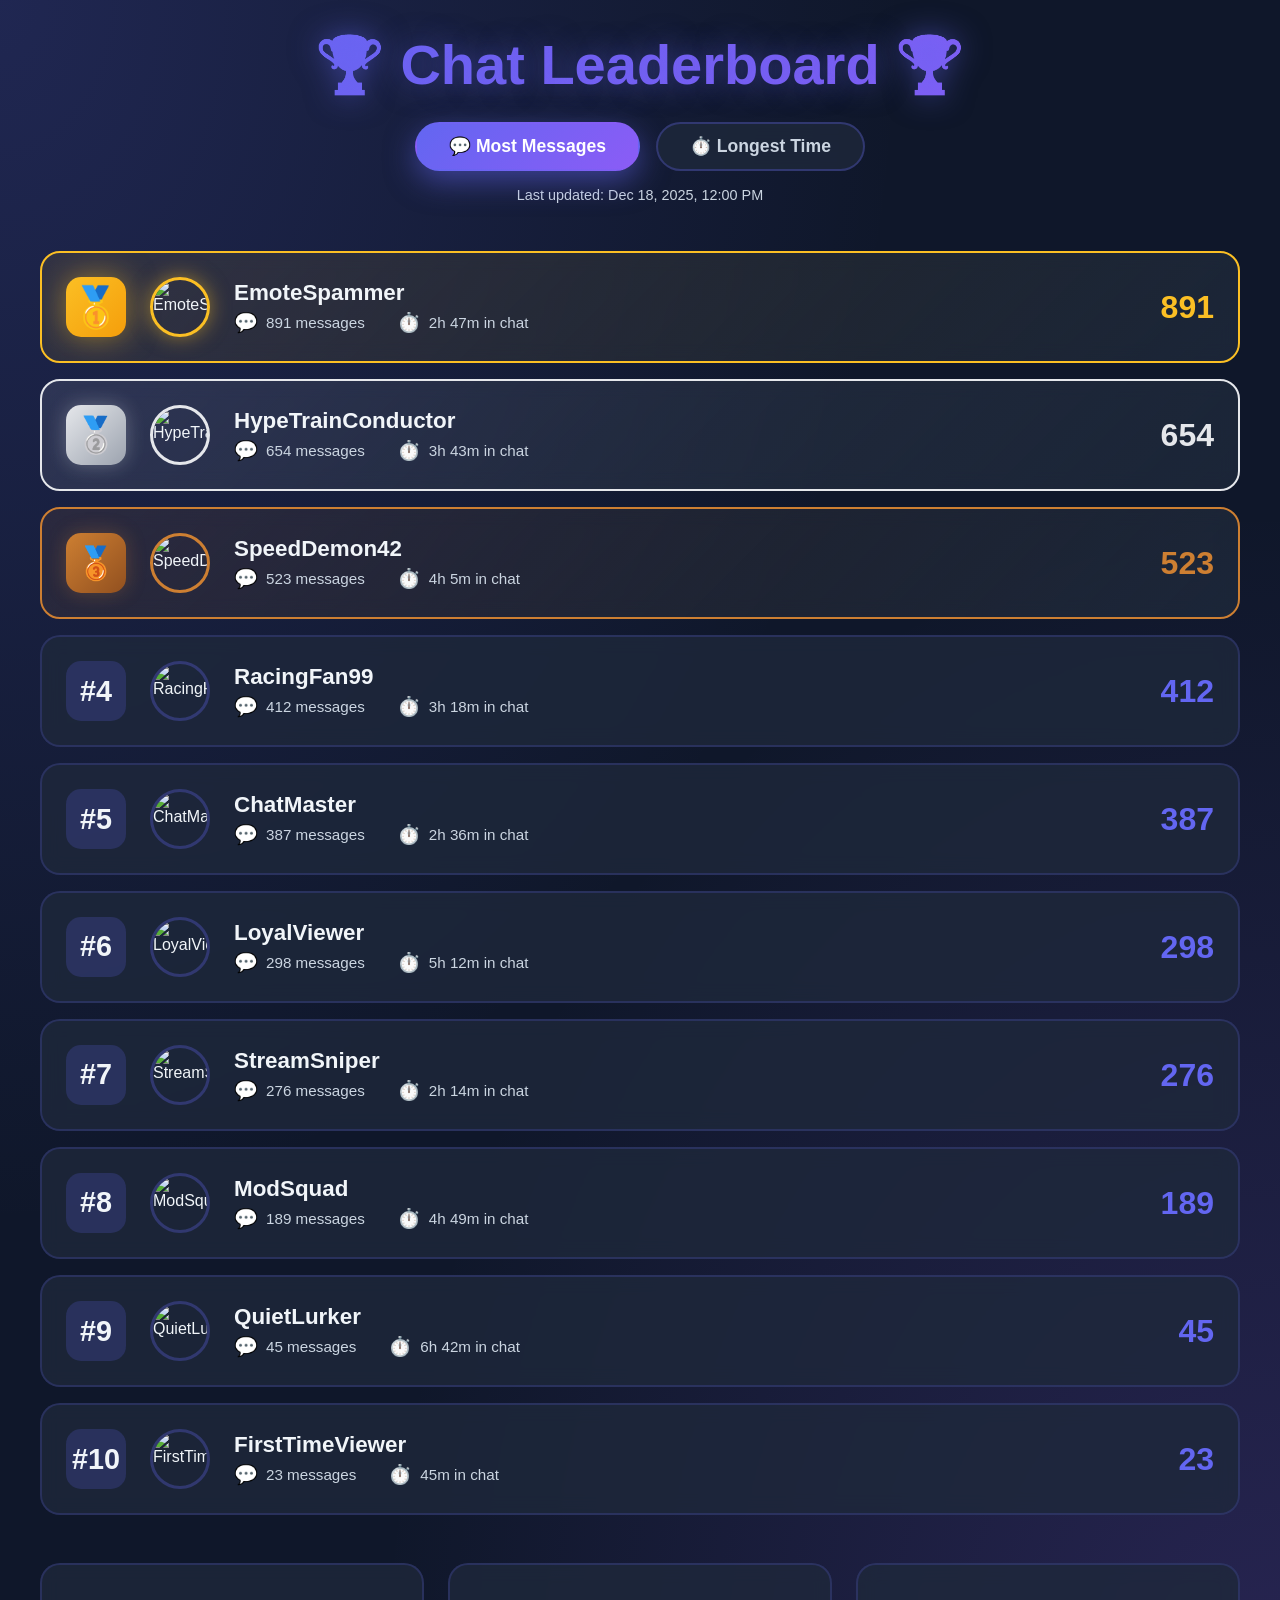
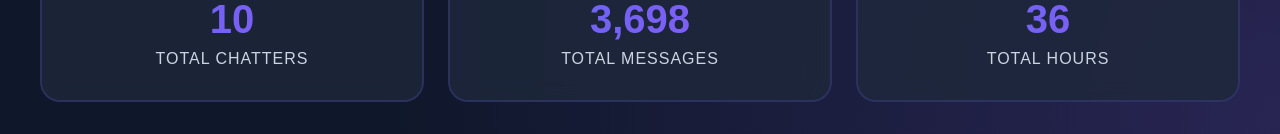
==== index.html @ 65b77a77 "Initial commit: Create beautiful live chat leaderboard - Add responsive HTML leaderboard with glassm" ====
<!DOCTYPE html>
<html lang="en">
<head>
    <meta charset="UTF-8">
    <meta name="viewport" content="width=device-width, initial-scale=1.0">
    <title>Chat Leaderboard</title>
    <link rel="stylesheet" href="styles.css">
</head>
<body>
    <div class="container">
        <!-- Header -->
        <div class="header">
            <h1 class="title">🏆 Chat Leaderboard 🏆</h1>
            <div class="toggle-container">
                <button class="toggle-btn active" data-mode="messages">
                    💬 Most Messages
                </button>
                <button class="toggle-btn" data-mode="time">
                    ⏱️ Longest Time
                </button>
            </div>
            <div class="last-updated">
                Last updated: <span id="lastUpdated">Loading...</span>
            </div>
        </div>

        <!-- Leaderboard -->
        <div class="leaderboard" id="leaderboard">
            <!-- Dynamically populated -->
        </div>

        <!-- Footer Stats -->
        <div class="footer-stats">
            <div class="stat-box">
                <div class="stat-value" id="totalChatters">0</div>
                <div class="stat-label">Total Chatters</div>
            </div>
            <div class="stat-box">
                <div class="stat-value" id="totalMessages">0</div>
                <div class="stat-label">Total Messages</div>
            </div>
            <div class="stat-box">
                <div class="stat-value" id="totalTime">0</div>
                <div class="stat-label">Total Hours</div>
            </div>
        </div>
    </div>

    <script src="script.js"></script>
</body>
</html>
---- styles.css ----
:root {
    --primary: #6366f1;
    --secondary: #8b5cf6;
    --gold: #fbbf24;
    --silver: #e5e7eb;
    --bronze: #cd7f32;
    --bg-dark: #0f172a;
    --bg-card: rgba(30, 41, 59, 0.8);
    --text-primary: #f1f5f9;
    --text-secondary: #cbd5e1;
    --gradient: linear-gradient(135deg, var(--primary) 0%, var(--secondary) 100%);
}

* {
    margin: 0;
    padding: 0;
    box-sizing: border-box;
}

body {
    font-family: 'Segoe UI', Tahoma, Geneva, Verdana, sans-serif;
    background: var(--bg-dark);
    background-image:
        radial-gradient(at 0% 0%, rgba(99, 102, 241, 0.2) 0px, transparent 50%),
        radial-gradient(at 100% 100%, rgba(139, 92, 246, 0.2) 0px, transparent 50%);
    color: var(--text-primary);
    min-height: 100vh;
    padding: 2rem;
}

.container {
    max-width: 1200px;
    margin: 0 auto;
}

/* Header */
.header {
    text-align: center;
    margin-bottom: 3rem;
    animation: fadeInDown 0.8s ease;
}

.title {
    font-size: 3.5rem;
    font-weight: 800;
    background: var(--gradient);
    -webkit-background-clip: text;
    -webkit-text-fill-color: transparent;
    background-clip: text;
    margin-bottom: 1.5rem;
    text-shadow: 0 0 30px rgba(99, 102, 241, 0.5);
}

.toggle-container {
    display: flex;
    gap: 1rem;
    justify-content: center;
    margin-bottom: 1rem;
}

.toggle-btn {
    padding: 0.75rem 2rem;
    font-size: 1.1rem;
    font-weight: 600;
    border: 2px solid rgba(99, 102, 241, 0.3);
    background: var(--bg-card);
    color: var(--text-secondary);
    border-radius: 50px;
    cursor: pointer;
    transition: all 0.3s ease;
    backdrop-filter: blur(10px);
}

.toggle-btn:hover {
    border-color: var(--primary);
    transform: translateY(-2px);
    box-shadow: 0 10px 20px rgba(99, 102, 241, 0.3);
}

.toggle-btn.active {
    background: var(--gradient);
    color: white;
    border-color: transparent;
    box-shadow: 0 10px 30px rgba(99, 102, 241, 0.5);
}

.last-updated {
    color: var(--text-secondary);
    font-size: 0.9rem;
    margin-top: 1rem;
}

/* Leaderboard */
.leaderboard {
    display: flex;
    flex-direction: column;
    gap: 1rem;
    margin-bottom: 3rem;
}

.leaderboard-item {
    display: flex;
    align-items: center;
    padding: 1.5rem;
    background: var(--bg-card);
    border-radius: 20px;
    border: 2px solid rgba(99, 102, 241, 0.2);
    backdrop-filter: blur(10px);
    transition: all 0.3s ease;
    animation: fadeInUp 0.5s ease backwards;
    position: relative;
    overflow: hidden;
}

.leaderboard-item::before {
    content: '';
    position: absolute;
    top: 0;
    left: 0;
    width: 100%;
    height: 100%;
    background: var(--gradient);
    opacity: 0;
    transition: opacity 0.3s ease;
    z-index: 0;
}

.leaderboard-item:hover {
    transform: translateX(10px);
    border-color: var(--primary);
    box-shadow: 0 10px 30px rgba(99, 102, 241, 0.3);
}

.leaderboard-item:hover::before {
    opacity: 0.1;
}

/* Top 3 Special Styling */
.leaderboard-item.rank-1 {
    border-color: var(--gold);
    background: linear-gradient(135deg, rgba(251, 191, 36, 0.1) 0%, var(--bg-card) 100%);
}

.leaderboard-item.rank-2 {
    border-color: var(--silver);
    background: linear-gradient(135deg, rgba(229, 231, 235, 0.1) 0%, var(--bg-card) 100%);
}

.leaderboard-item.rank-3 {
    border-color: var(--bronze);
    background: linear-gradient(135deg, rgba(205, 127, 50, 0.1) 0%, var(--bg-card) 100%);
}

.rank-badge {
    display: flex;
    align-items: center;
    justify-content: center;
    width: 60px;
    height: 60px;
    font-size: 1.8rem;
    font-weight: 800;
    border-radius: 15px;
    margin-right: 1.5rem;
    background: rgba(99, 102, 241, 0.2);
    flex-shrink: 0;
    position: relative;
    z-index: 1;
}

.rank-1 .rank-badge {
    background: linear-gradient(135deg, var(--gold) 0%, #f59e0b 100%);
    box-shadow: 0 0 30px rgba(251, 191, 36, 0.5);
    font-size: 2.5rem;
}

.rank-2 .rank-badge {
    background: linear-gradient(135deg, #e5e7eb 0%, #9ca3af 100%);
    box-shadow: 0 0 20px rgba(229, 231, 235, 0.3);
    font-size: 2.2rem;
}

.rank-3 .rank-badge {
    background: linear-gradient(135deg, #cd7f32 0%, #92501f 100%);
    box-shadow: 0 0 20px rgba(205, 127, 50, 0.3);
    font-size: 2rem;
}

.avatar {
    width: 60px;
    height: 60px;
    border-radius: 50%;
    margin-right: 1.5rem;
    border: 3px solid rgba(99, 102, 241, 0.3);
    flex-shrink: 0;
    position: relative;
    z-index: 1;
}

.rank-1 .avatar {
    border-color: var(--gold);
    box-shadow: 0 0 20px rgba(251, 191, 36, 0.5);
}

.rank-2 .avatar {
    border-color: var(--silver);
}

.rank-3 .avatar {
    border-color: var(--bronze);
}

.user-info {
    flex-grow: 1;
    position: relative;
    z-index: 1;
}

.username {
    font-size: 1.4rem;
    font-weight: 700;
    margin-bottom: 0.3rem;
    color: var(--text-primary);
}

.stats {
    display: flex;
    gap: 2rem;
    color: var(--text-secondary);
    font-size: 0.95rem;
}

.stat {
    display: flex;
    align-items: center;
    gap: 0.5rem;
}

.stat-icon {
    font-size: 1.2rem;
}

.primary-stat {
    font-size: 2rem;
    font-weight: 800;
    color: var(--primary);
    margin-left: auto;
    position: relative;
    z-index: 1;
}

.rank-1 .primary-stat {
    color: var(--gold);
}

.rank-2 .primary-stat {
    color: var(--silver);
}

.rank-3 .primary-stat {
    color: var(--bronze);
}

/* Footer Stats */
.footer-stats {
    display: grid;
    grid-template-columns: repeat(auto-fit, minmax(200px, 1fr));
    gap: 1.5rem;
    animation: fadeInUp 1s ease;
}

.stat-box {
    background: var(--bg-card);
    border: 2px solid rgba(99, 102, 241, 0.2);
    border-radius: 20px;
    padding: 2rem;
    text-align: center;
    backdrop-filter: blur(10px);
    transition: all 0.3s ease;
}

.stat-box:hover {
    border-color: var(--primary);
    transform: translateY(-5px);
    box-shadow: 0 15px 30px rgba(99, 102, 241, 0.3);
}

.stat-value {
    font-size: 2.5rem;
    font-weight: 800;
    background: var(--gradient);
    -webkit-background-clip: text;
    -webkit-text-fill-color: transparent;
    background-clip: text;
    margin-bottom: 0.5rem;
}

.stat-label {
    color: var(--text-secondary);
    font-size: 1rem;
    text-transform: uppercase;
    letter-spacing: 1px;
}

/* Animations */
@keyframes fadeInDown {
    from {
        opacity: 0;
        transform: translateY(-30px);
    }
    to {
        opacity: 1;
        transform: translateY(0);
    }
}

@keyframes fadeInUp {
    from {
        opacity: 0;
        transform: translateY(30px);
    }
    to {
        opacity: 1;
        transform: translateY(0);
    }
}

/* Responsive */
@media (max-width: 768px) {
    .title {
        font-size: 2.5rem;
    }

    .toggle-container {
        flex-direction: column;
    }

    .leaderboard-item {
        flex-wrap: wrap;
        gap: 1rem;
    }

    .stats {
        flex-direction: column;
        gap: 0.5rem;
    }

    .primary-stat {
        margin-left: 0;
        margin-top: 1rem;
    }

    .footer-stats {
        grid-template-columns: 1fr;
    }
}
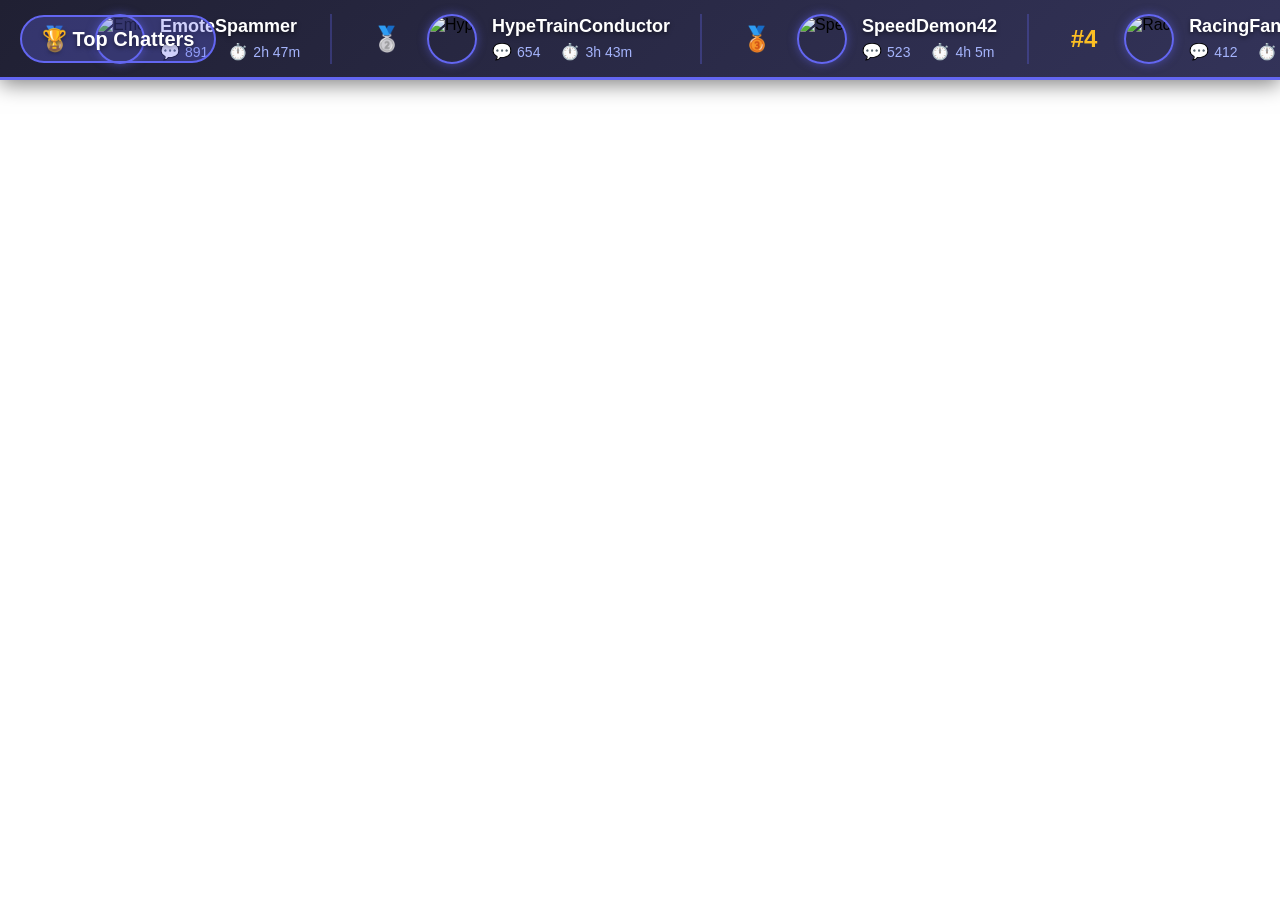
==== commit 11ee95e5: "Replace index.html with horizontal scrolling ticker Replace the vertical leaderboard with the horizo" ====
--- a/index.html
+++ b/index.html
@@ -3,49 +3,248 @@
 <head>
     <meta charset="UTF-8">
     <meta name="viewport" content="width=device-width, initial-scale=1.0">
-    <title>Chat Leaderboard</title>
-    <link rel="stylesheet" href="styles.css">
+    <title>Chat Leaderboard Ticker</title>
+    <style>
+        * {
+            margin: 0;
+            padding: 0;
+            box-sizing: border-box;
+        }
+
+        body {
+            background: transparent;
+            overflow: hidden;
+            font-family: 'Segoe UI', Tahoma, Geneva, Verdana, sans-serif;
+        }
+
+        .ticker-container {
+            width: 100%;
+            height: 80px;
+            background: linear-gradient(135deg, rgba(20, 20, 40, 0.95), rgba(40, 40, 80, 0.95));
+            border-bottom: 3px solid #6366f1;
+            box-shadow: 0 4px 20px rgba(0, 0, 0, 0.5);
+            overflow: hidden;
+            position: relative;
+        }
+
+        .ticker-wrapper {
+            display: flex;
+            align-items: center;
+            height: 100%;
+            animation: scroll-left 60s linear infinite;
+            white-space: nowrap;
+        }
+
+        /* Pause animation on hover */
+        .ticker-container:hover .ticker-wrapper {
+            animation-play-state: paused;
+        }
+
+        @keyframes scroll-left {
+            0% {
+                transform: translateX(0);
+            }
+            100% {
+                transform: translateX(-50%);
+            }
+        }
+
+        .ticker-item {
+            display: inline-flex;
+            align-items: center;
+            padding: 0 30px;
+            gap: 15px;
+            border-right: 2px solid rgba(99, 102, 241, 0.3);
+        }
+
+        .rank-badge {
+            font-size: 24px;
+            font-weight: bold;
+            min-width: 50px;
+            text-align: center;
+            color: #fbbf24;
+        }
+
+        .rank-badge.gold { color: #fbbf24; }
+        .rank-badge.silver { color: #c0c0c0; }
+        .rank-badge.bronze { color: #cd7f32; }
+
+        .avatar {
+            width: 50px;
+            height: 50px;
+            border-radius: 50%;
+            border: 2px solid #6366f1;
+            box-shadow: 0 0 10px rgba(99, 102, 241, 0.5);
+        }
+
+        .user-info {
+            display: flex;
+            flex-direction: column;
+            gap: 5px;
+        }
+
+        .username {
+            font-size: 18px;
+            font-weight: bold;
+            color: #fff;
+            text-shadow: 0 2px 4px rgba(0, 0, 0, 0.5);
+        }
+
+        .stats {
+            display: flex;
+            gap: 20px;
+            font-size: 14px;
+            color: #a5b4fc;
+        }
+
+        .stat {
+            display: flex;
+            align-items: center;
+            gap: 5px;
+        }
+
+        .stat-icon {
+            font-size: 16px;
+        }
+
+        .header {
+            position: absolute;
+            left: 20px;
+            top: 50%;
+            transform: translateY(-50%);
+            font-size: 20px;
+            font-weight: bold;
+            color: #fff;
+            text-shadow: 0 2px 4px rgba(0, 0, 0, 0.5);
+            background: rgba(99, 102, 241, 0.3);
+            padding: 10px 20px;
+            border-radius: 25px;
+            z-index: 10;
+            border: 2px solid #6366f1;
+        }
+
+        .loading {
+            display: flex;
+            align-items: center;
+            justify-content: center;
+            height: 80px;
+            color: #fff;
+            font-size: 18px;
+        }
+    </style>
 </head>
 <body>
-    <div class="container">
-        <!-- Header -->
-        <div class="header">
-            <h1 class="title">🏆 Chat Leaderboard 🏆</h1>
-            <div class="toggle-container">
-                <button class="toggle-btn active" data-mode="messages">
-                    💬 Most Messages
-                </button>
-                <button class="toggle-btn" data-mode="time">
-                    ⏱️ Longest Time
-                </button>
-            </div>
-            <div class="last-updated">
-                Last updated: <span id="lastUpdated">Loading...</span>
-            </div>
-        </div>
-
-        <!-- Leaderboard -->
-        <div class="leaderboard" id="leaderboard">
-            <!-- Dynamically populated -->
-        </div>
-
-        <!-- Footer Stats -->
-        <div class="footer-stats">
-            <div class="stat-box">
-                <div class="stat-value" id="totalChatters">0</div>
-                <div class="stat-label">Total Chatters</div>
-            </div>
-            <div class="stat-box">
-                <div class="stat-value" id="totalMessages">0</div>
-                <div class="stat-label">Total Messages</div>
-            </div>
-            <div class="stat-box">
-                <div class="stat-value" id="totalTime">0</div>
-                <div class="stat-label">Total Hours</div>
-            </div>
+    <div class="ticker-container">
+        <div class="header">🏆 Top Chatters</div>
+        <div class="ticker-wrapper" id="ticker">
+            <div class="loading">Loading leaderboard data...</div>
         </div>
     </div>
 
-    <script src="script.js"></script>
+    <script>
+        let leaderboardData = null;
+        let currentMode = 'messages'; // 'messages' or 'time'
+
+        // Format time in minutes to human-readable format
+        function formatTime(minutes) {
+            const hours = Math.floor(minutes / 60);
+            const mins = minutes % 60;
+            if (hours > 0) {
+                return `${hours}h ${mins}m`;
+            }
+            return `${mins}m`;
+        }
+
+        // Format numbers with commas
+        function formatNumber(num) {
+            return num.toString().replace(/\B(?=(\d{3})+(?!\d))/g, ",");
+        }
+
+        // Load leaderboard data
+        async function loadLeaderboardData() {
+            try {
+                const response = await fetch('data.json');
+                leaderboardData = await response.json();
+                renderTicker();
+            } catch (error) {
+                console.error('Error loading leaderboard data:', error);
+                document.getElementById('ticker').innerHTML = `
+                    <div class="loading" style="color: #ef4444;">
+                        ⚠️ Unable to load leaderboard data
+                    </div>
+                `;
+            }
+        }
+
+        // Render the scrolling ticker
+        function renderTicker() {
+            if (!leaderboardData) return;
+
+            const ticker = document.getElementById('ticker');
+
+            // Sort by messages (or time if you prefer)
+            let sortedChatters = [...leaderboardData.chatters];
+            if (currentMode === 'messages') {
+                sortedChatters.sort((a, b) => b.messages - a.messages);
+            } else {
+                sortedChatters.sort((a, b) => b.timeMinutes - a.timeMinutes);
+            }
+
+            // Take top 10 (or all if less than 10)
+            const topChatters = sortedChatters.slice(0, 10);
+
+            // Create ticker items HTML
+            let tickerHTML = '';
+            topChatters.forEach((chatter, index) => {
+                const rank = index + 1;
+                const medals = ['🥇', '🥈', '🥉'];
+                const rankDisplay = rank <= 3 ? medals[rank - 1] : `#${rank}`;
+                const rankClass = rank === 1 ? 'gold' : rank === 2 ? 'silver' : rank === 3 ? 'bronze' : '';
+
+                tickerHTML += `
+                    <div class="ticker-item">
+                        <div class="rank-badge ${rankClass}">${rankDisplay}</div>
+                        <img src="${chatter.avatar}" alt="${chatter.username}" class="avatar">
+                        <div class="user-info">
+                            <div class="username">${chatter.username}</div>
+                            <div class="stats">
+                                <div class="stat">
+                                    <span class="stat-icon">💬</span>
+                                    <span>${formatNumber(chatter.messages)}</span>
+                                </div>
+                                <div class="stat">
+                                    <span class="stat-icon">⏱️</span>
+                                    <span>${formatTime(chatter.timeMinutes)}</span>
+                                </div>
+                            </div>
+                        </div>
+                    </div>
+                `;
+            });
+
+            // Duplicate content for seamless loop
+            ticker.innerHTML = tickerHTML + tickerHTML;
+
+            // Calculate animation duration based on content width
+            // Adjust speed here: lower number = faster scroll
+            const itemCount = topChatters.length;
+            const duration = itemCount * 8; // 8 seconds per item
+            ticker.style.animationDuration = `${duration}s`;
+        }
+
+        // Switch between modes (optional - can be controlled externally)
+        function switchMode(mode) {
+            currentMode = mode;
+            renderTicker();
+        }
+
+        // Initialize on page load
+        document.addEventListener('DOMContentLoaded', () => {
+            loadLeaderboardData();
+
+            // Auto-refresh every 30 seconds
+            setInterval(loadLeaderboardData, 30000);
+        });
+    </script>
 </body>
 </html>
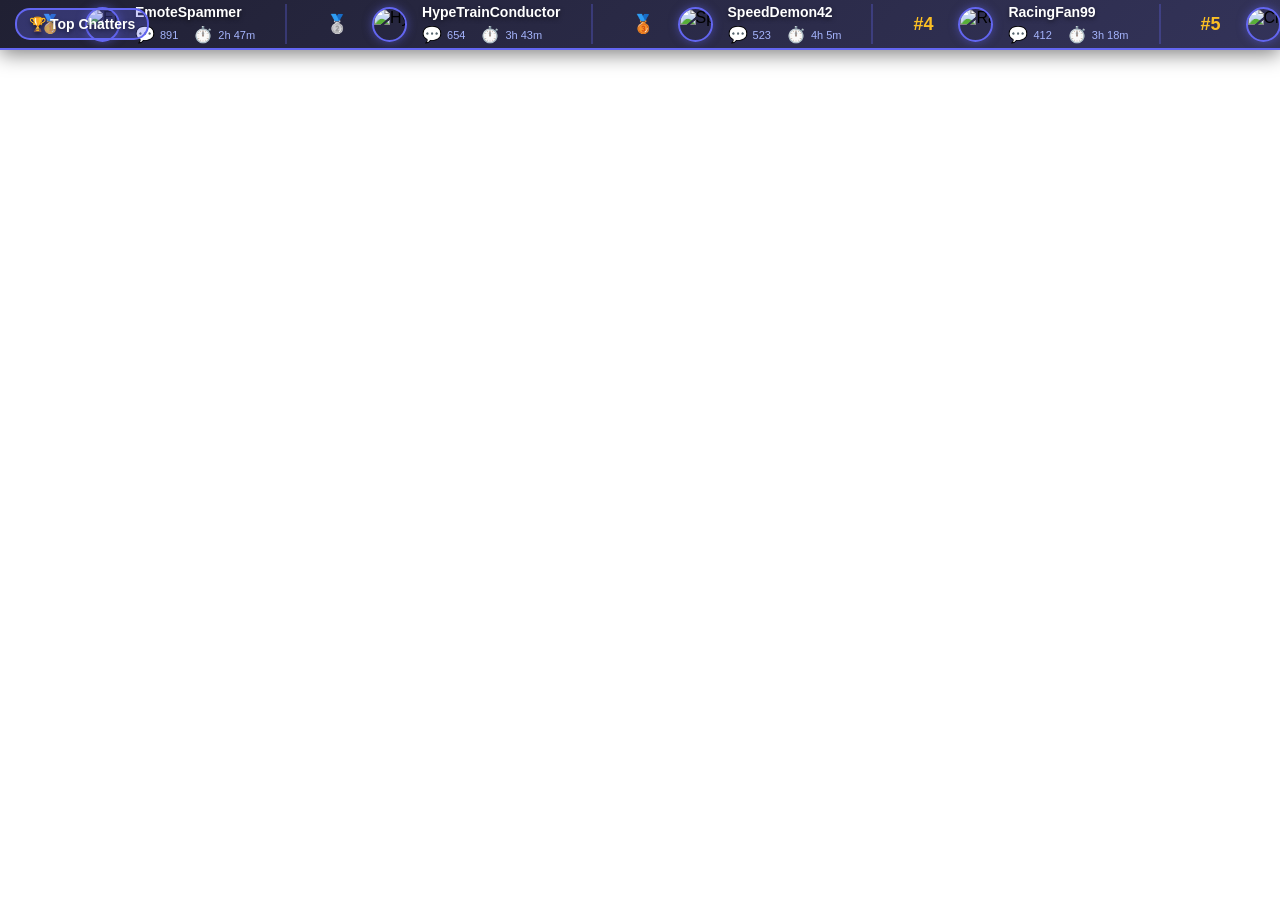
==== commit e0ca768d: "Make ticker thinner and slower Reduce ticker height from 80px to 50px for a more compact display. Sl" ====
--- a/index.html
+++ b/index.html
@@ -19,9 +19,9 @@
 
         .ticker-container {
             width: 100%;
-            height: 80px;
+            height: 50px;
             background: linear-gradient(135deg, rgba(20, 20, 40, 0.95), rgba(40, 40, 80, 0.95));
-            border-bottom: 3px solid #6366f1;
+            border-bottom: 2px solid #6366f1;
             box-shadow: 0 4px 20px rgba(0, 0, 0, 0.5);
             overflow: hidden;
             position: relative;
@@ -58,9 +58,9 @@
         }
 
         .rank-badge {
-            font-size: 24px;
+            font-size: 18px;
             font-weight: bold;
-            min-width: 50px;
+            min-width: 40px;
             text-align: center;
             color: #fbbf24;
         }
@@ -70,8 +70,8 @@
         .rank-badge.bronze { color: #cd7f32; }
 
         .avatar {
-            width: 50px;
-            height: 50px;
+            width: 35px;
+            height: 35px;
             border-radius: 50%;
             border: 2px solid #6366f1;
             box-shadow: 0 0 10px rgba(99, 102, 241, 0.5);
@@ -84,7 +84,7 @@
         }
 
         .username {
-            font-size: 18px;
+            font-size: 14px;
             font-weight: bold;
             color: #fff;
             text-shadow: 0 2px 4px rgba(0, 0, 0, 0.5);
@@ -92,8 +92,8 @@
 
         .stats {
             display: flex;
-            gap: 20px;
-            font-size: 14px;
+            gap: 15px;
+            font-size: 11px;
             color: #a5b4fc;
         }
 
@@ -109,16 +109,16 @@
 
         .header {
             position: absolute;
-            left: 20px;
+            left: 15px;
             top: 50%;
             transform: translateY(-50%);
-            font-size: 20px;
+            font-size: 14px;
             font-weight: bold;
             color: #fff;
             text-shadow: 0 2px 4px rgba(0, 0, 0, 0.5);
             background: rgba(99, 102, 241, 0.3);
-            padding: 10px 20px;
-            border-radius: 25px;
+            padding: 6px 12px;
+            border-radius: 15px;
             z-index: 10;
             border: 2px solid #6366f1;
         }
@@ -228,7 +228,7 @@
             // Calculate animation duration based on content width
             // Adjust speed here: lower number = faster scroll
             const itemCount = topChatters.length;
-            const duration = itemCount * 8; // 8 seconds per item
+            const duration = itemCount * 12; // 12 seconds per item (slower)
             ticker.style.animationDuration = `${duration}s`;
         }
 
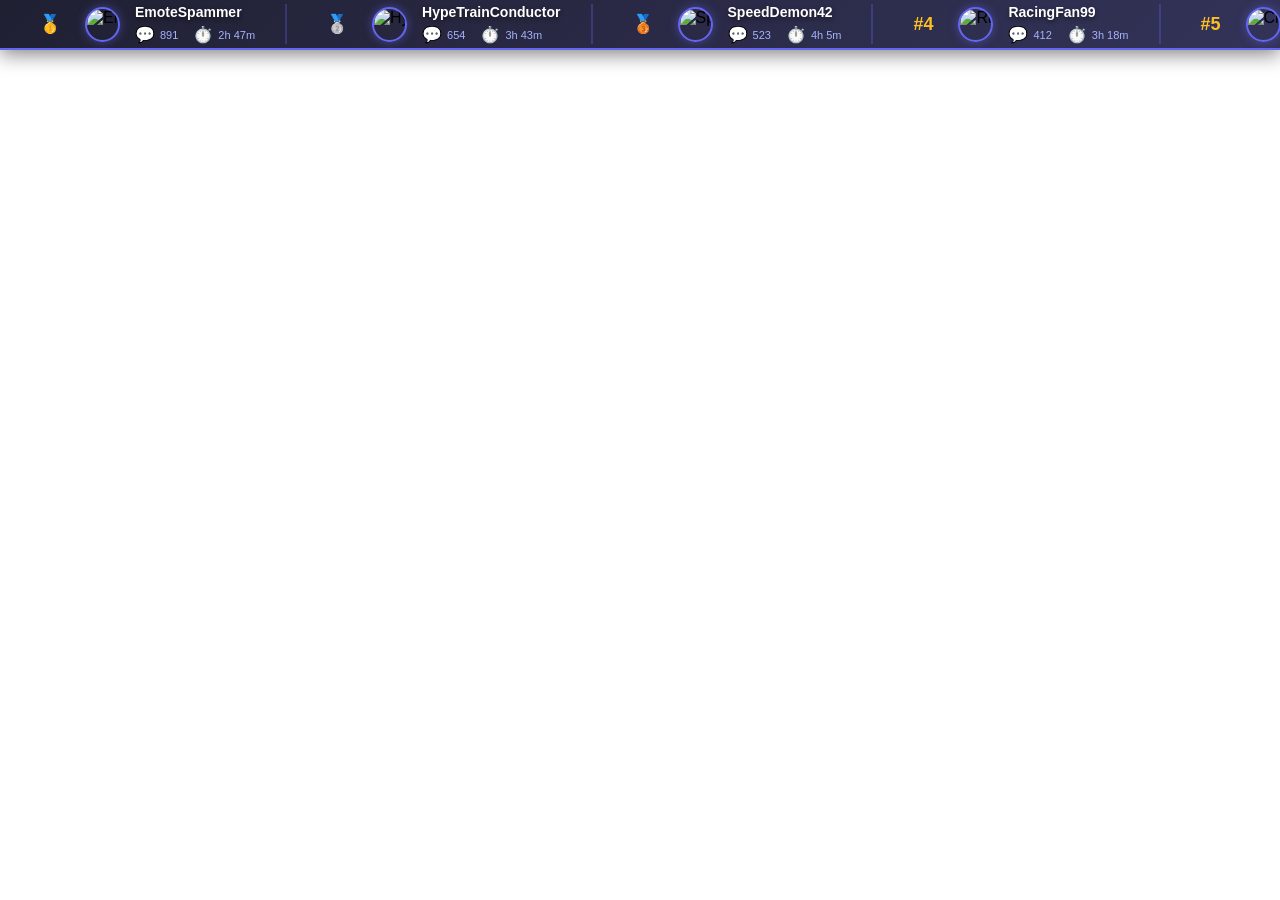
==== commit af71e0d7: "Remove header and start scroll from right side Hide 'Top Chatters' header and adjust animation to st" ====
--- a/index.html
+++ b/index.html
@@ -42,7 +42,7 @@
 
         @keyframes scroll-left {
             0% {
-                transform: translateX(0);
+                transform: translateX(100%);
             }
             100% {
                 transform: translateX(-50%);
@@ -108,19 +108,7 @@
         }
 
         .header {
-            position: absolute;
-            left: 15px;
-            top: 50%;
-            transform: translateY(-50%);
-            font-size: 14px;
-            font-weight: bold;
-            color: #fff;
-            text-shadow: 0 2px 4px rgba(0, 0, 0, 0.5);
-            background: rgba(99, 102, 241, 0.3);
-            padding: 6px 12px;
-            border-radius: 15px;
-            z-index: 10;
-            border: 2px solid #6366f1;
+            display: none; /* Hidden */
         }
 
         .loading {
